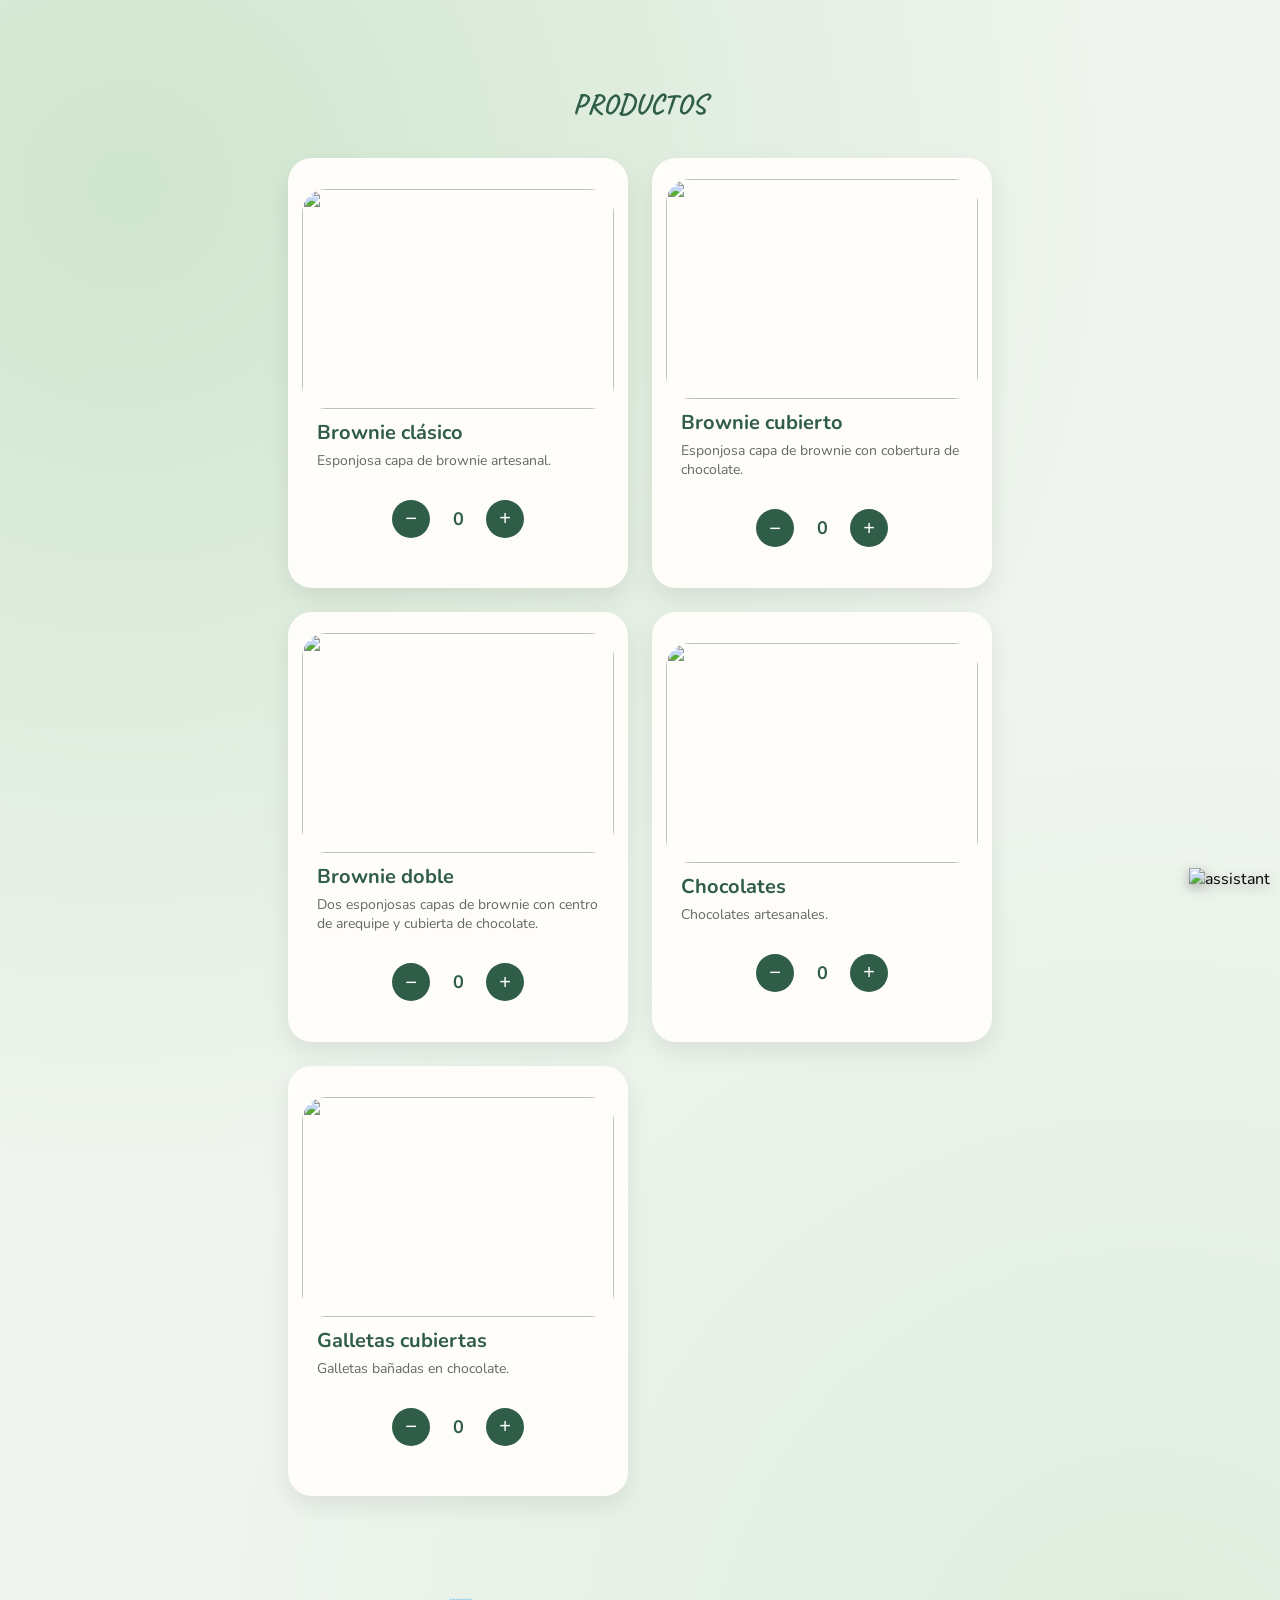
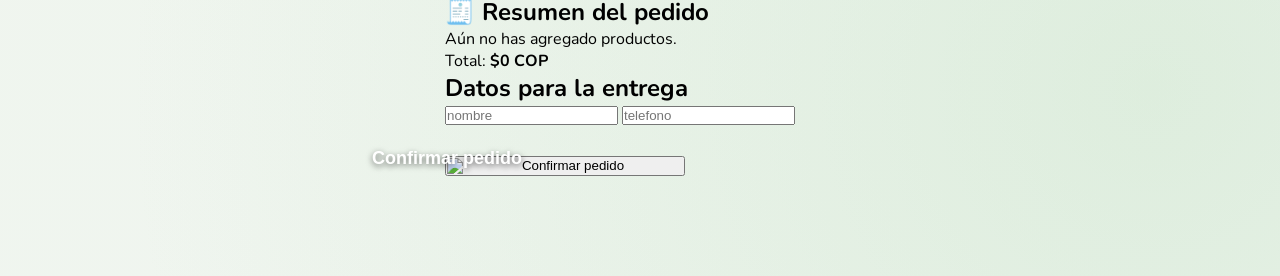
==== productos.html @ 818b139f "Add files via upload" ====
<!DOCTYPE html>
<html lang="en">

  <head>
    <meta charset="UTF-8">
    <title>Productos</title>
    <meta name="viewport" content="width=device-width, initial-scale=1.0"><link rel="stylesheet" href="./style.css">

  </head>
    
  <body>
  <div class="background">
  <img class="leaf leaf-1" src="" alt="">
  <img class="leaf leaf-2" src="" alt="">
  <img class="leaf leaf-3" src="" alt="">
  <img class="leaf leaf-4" src="" alt="">
</div>

<div class="assistant">
  <img src="https://cdn.phototourl.com/free/2026-07-03-90962b3f-f518-49d5-b5c1-c712cd4113a2.png" class="assistant-img" alt="assistant">
</div>

<main class="pedido">

  
  <h1 class="section-title"> PRODUCTOS</h1>

  <section class="products">

    <article class="product-card">
      <img
          src="https://cdn.phototourl.com/free/2026-07-03-423b0689-8eb7-499a-9869-835459e6a33b.png" class="product-image">
      <h2>Brownie clásico</h2>
      <p>Esponjosa capa de brownie artesanal.</p>
      <div class="counter">

  <button class="minus">−</button>

  <span class="qty">0</span>

  <button class="plus">+</button>

</div>

    </article>

    <article class="product-card">
      <img src="https://cdn.phototourl.com/free/2026-07-03-ca6cf07f-bea8-49dc-a7a1-6fca24f426c5.png" class="product-image">
      <h2>Brownie cubierto</h2>
      <p>Esponjosa capa de brownie con cobertura de chocolate.</p>
    <div class="counter">

  <button class="minus">−</button>

  <span class="qty">0</span>

  <button class="plus">+</button>

</div>

    </article>

    <article class="product-card">
      <img src="https://cdn.phototourl.com/free/2026-07-03-d0f11f5c-b371-46ab-9f18-da8ec2d9dc74.png" class="product-image">
      <h2>Brownie doble</h2>
      <p>Dos esponjosas capas de brownie con centro de arequipe y cubierta de chocolate.</p>
      
    <div class="counter">

  <button class="minus">−</button>

  <span class="qty">0</span>

  <button class="plus">+</button>

</div>

    </article>

    <article class="product-card">
      <img src="https://cdn.phototourl.com/free/2026-07-03-ddafc47b-4922-4063-91c9-44b75d5195fc.png" class="product-image">
      <h2>Chocolates</h2>
      <p>Chocolates artesanales.</p>
      <div class="counter">

  <button class="minus">−</button>

  <span class="qty">0</span>

  <button class="plus">+</button>

</div>

    </article>

    <article class="product-card">
      <img src="https://cdn.phototourl.com/free/2026-07-03-351333ca-e826-4159-8983-fea2ce213eb0.png" class="product-image">
      <h2>Galletas cubiertas</h2>
      <p>Galletas bañadas en chocolate.</p>
      <div class="counter">

  <button class="minus">−</button>

  <span class="qty">0</span>

  <button class="plus">+</button>

</div>

    </article>

  </section>

<section class="order-summary">

  <h2>🧾 Resumen del pedido</h2>

  <div id="orderList">
    <p class="empty-order">Aún no has agregado productos.</p>
  </div>

  <div class="order-total">
    <span>Total:</span>
    <strong id="totalPrice">$0</strong>
  </div>

</section>

<section class="client-data">

  <h2>Datos para la entrega</h2>

  <input
    type="text"
    id="name"
    placeholder="nombre">

  <input
    type="telefono"
    id="phone"
    placeholder="telefono">

</section>

<div class="confirm-area">
                        
 <button id="sendOrder" class="confirm-image">   

  <img src="https://cdn.phototourl.com/free/2026-07-03-d8195d70-74be-40c5-bca9-836d023d7eb5.png" alt="Confirmar pedido">
<span>Confirmar pedido</span>

 </a>
  </button> 
   
</div>
    <script  src="./script.js"></script>

  </body>
  
</html>
---- style.css ----
@import url('https://fonts.googleapis.com/css2?family=Caveat:wght@700&family=Nunito:wght@300;400;600;700;800&display=swap');



*{
    margin:0;
    padding:0;
    box-sizing:border-box;
}

body{
    font-family:'Nunito',sans-serif;
    min-height:100vh;
    overflow:hidden;
    background:#f8fbf4;
    position:relative;
   background-color: #8fbf4; 
    margin: 0;
   min-height: 100vh;
  background-image: 
    radial-gradient(circle at 10% 10%, rgba(160, 205, 160, 0.4) 0%, transparent 50%),
    radial-gradient(circle at 90% 90%, rgba(180, 220, 180, 0.3) 0%, transparent 50%),
    linear-gradient(135deg, rgba(230, 240, 230, 0.5) 0%, rgba(240, 245, 240, 1) 100%);
}


body: before{

    content:"";

    position:fixed;

    inset:0;

    background:

    radial-gradient(circle at 15% 15%,
    rgba(181,219,170,.55) 0%,
    transparent 30%),

    radial-gradient(circle at 85% 15%,
    rgba(214,234,194,.45) 0%,
    transparent 28%),

    radial-gradient(circle at 18% 82%,
    rgba(198,225,180,.40) 0%,
    transparent 28%),

    radial-gradient(circle at 90% 85%,
    rgba(183,215,170,.45) 0%,
    transparent 30%),

    linear-gradient(
        180deg,
        #fbfcf8,
        #f5f9f1
    );

    z-index:-2;

}


.background{

    position:fixed;
    inset:0;
    pointer-events:none;

}


.welcome{

    min-height:100vh;

    display:flex;
    flex-direction:column;
    justify-content:center;
    align-items:center;

    text-align:center;

    padding:35px;

}



.mascot{

    width:130px;

    margin-bottom:25px;

}


h1{

    font-family:'Caveat',cursive;

    font-size:4.2rem;

    color:#2d6f49;

    line-height:1;

}



.subtitle{

    margin-top:10px;

    font-size:1.2rem;

    color:#5f5f5f;

    letter-spacing:.5px;

}



.logo{

    width:220px;

    margin:20px 0;

}


.description{

    max-width:320px;

    color:#5d5d5d;

    line-height:1.7;

    margin-bottom:40px;

}

.brush-button {
  background-image: url('https://cdn.phototourl.com/free/2026-07-03-d8195d70-74be-40c5-bca9-836d023d7eb5.png');
  background-repeat: no-repeat;
  background-position: center;
  background-size: contain;
  width: 300px;
  height: 120px;
  border: none;
  background-color: transparent;
  display: flex;
  justify-content: center;
  align-items: center;
  cursor: pointer;
  padding: 0;
  margin: 0 auto;
}

.brush-button-content {
  display: flex;
  justify-content: center;
  align-items: center;
  width: 100%;
  height: 100%;
}

.brush-button span {
  color: #fffdd0;
  font-family: 'Caveat', cursive;
  font-size: 24px;
  font-weight: bold;
  pointer-events: none;
}

.final-content {
  opacity: 0;
  animation: fade-in 1s ease-in forwards;
  animation-delay: 2.5s;
  display: flex;
  flex-direction: column;
  align-items: center;
}

.initial-greeting {
  animation: disappear 0.5s ease-out forwards;
  animation-delay: 2.5s;
  display: flex;
  justify-content: center;
  align-items: center;
}

@keyframes fade-in {
  to { opacity: 1; }
}

@keyframes disappear {
  to { opacity: 0; visibility: hidden; height: 0; }
}

.mascot {
  width: 130px;
  margin-bottom: 25px;
  animation: wave 2s ease-in-out infinite;
}

@keyframes wave {
  0%, 100% { transform: rotate(0deg); }
  25% { transform: rotate(-15deg); }
  50% { transform: rotate(15deg); }
}

.saludo-inicial {
  position: fixed;
  inset: 0;
  display: flex;
  justify-content: center;
  align-items: center;
  background-color: #d1e5d1;
  z-index: 1000;
  transition: opacity 0.5s ease, visibility 0.5s;
}

.contenido-final {
  opacity: 0;
  transition: opacity 1s ease;
}


.saludo-oculto {
  opacity: 0;
  visibility: hidden;
}

.contenido-visible {
  opacity: 1;
}


@import url('https://fonts.googleapis.com/css2?family=Caveat:wght@700&family=Nunito:wght@300;400;600;700;800&display=swap');

* {
  margin: 0;
  padding: 0;
  box-sizing: border-box;
}

body {
  font-family: 'Nunito', sans-serif;
  min-height: 100vh;
  background-color: #f8fbf4;
  background-image: radial-gradient(circle at 10% 10%, rgba(160, 205, 160, 0.4) 0%, transparent 50%),
    radial-gradient(circle at 90% 90%, rgba(180, 220, 180, 0.3) 0%, transparent 50%),
    linear-gradient(135deg, rgba(230, 240, 230, 0.5) 0%, rgba(240, 245, 240, 1) 100%);
  display: flex;
  flex-direction: column;
  align-items: center;
  justify-content: flex-start;
  padding: 40px 20px;
}
 
  .pedido{
  width:100%;
  max-width: 420px;
  margin:0 auto;
  padding: 30px 15px;
  }
 
  .products{
  width:100%;
  max-width:900px;
  margin: 40px auto 0;
  margin-bottom: 100px;
  display:grid;
  align-items: flex-start;
  grid-template-columns: repeat (autofit, minmax (300 px, 1fr));
  gap:24px;
  padding:0 10px;
  justify-content: center;

}
 
  @media (min-width: 720px){
  .products{
    grid-template-columns: 1fr 1fr;
  }
  }

.product-card{

    width: 340px;
    height: 430px;
    background:#fffdf9;
   border-radius:24px;
  overflow: auto;
 padding:14px;
 box-shadow:0 10px 25px rgba(0,0,0,.08);
    margin: 0 auto;
  display:flex;
 flex-direction: column;
 justify-content: center;
}

   .section-title{
  text-align:center;
  font-size:28px;
  font-weight:800;
  color:#2f5d47;

  margin:20px 0 10px;
  letter-spacing:1px;
}
.product-image{

    width:100%;
  height:220px;
    aspect-ratio:1/1;
    object-fit:cover;
    border-radius:24px;
}
   
  .product-card h2{
  margin: 10px 15px 5px;
  font-size: 20px;
  Color: #2f5d47;
  justify-content: center;
  }
 
 .product-card p{
  margin: 0 15px 15px;
  font-size: 14px;
  color:#666;
  justify-content: center;

  }
   
.product-info{

    text-align:center;
    padding:20px 8px 10px;
  display: flex;
  flex-direction: column;
 
}

.product-title{

    color:#2f5d47;

    font-size:28px;

    font-weight:800;

    margin-bottom:12px;
}

.product-description{

    color:#6b6b6b;

    line-height:1.7;

    font-size:16px;
}

    .assistant {
  position: fixed;
  bottom: 10px;
  right: 10px;
  z-index: 999;
}

.assistant-img {
  width: 140px;
  height: auto;
  cursor: default;
  transition: transform 0.2s ease, filter 0.2s ease;
  filter: drop-shadow(0px 4px 6px rgba(0,0,0,0.3));
}

.assistant-img:hover {
  transform: scale(1.08) rotate(2deg);
  filter: drop-shadow(0px 6px 10px rgba(0,0,0,0.4));
}

   
    .counter{
  display:flex;
  justify-content:center;
  align-items:center;
  gap:18px;
  margin:15px 0 20px;
  position: relative;
  z-index: 10;
}

.counter button{
 
  width:38px;
  height:38px;
  border:none;
  border-radius:50%;
  background:#2f5d47;
  opacity: 1;
  color:white;
  font-size:20px;
  cursor:pointer;
}

.counter span{
  font-size:18px;
  font-weight:700;
  color:#2f5d47;
  min-width:20px;
  text-align:center;
}
  
  @media (min-width: 720px) {
  .products {
    grid-template-columns: 1fr 1fr;
  }
}

@media (max-width: 768px) {
  .products {
    grid-template-columns: 1fr;
  }

  .product-card {
    width: 290px;
    height: 290px;
  }

  .product-image {
    height: 130px;
  }
}
  
.confirm-area{
  width:100%;
  display:flex;
  justify-content:flex-start;
  margin-top:30px;
  margin-bottom:30px;
  margin-left:0;
}

.confirm-image{
  position:relative;
  display:inline-block;
  cirsor:pointer;
  text-decoration:none;
}

.confirm-image img{
  width:140px;
  height:auto;
  display:block;
}

.confirm-image span{
  position:absolute;
  top:50%;
  left:50%;
  transform:translate(-50%,-50%);
  width:100%;

  text-align:center;

  color:#fff;

  font-size:14px;
  font-weight:800;

  pointer-events:none;
}

@import url('https://fonts.googleapis.com/css2?family=Caveat:wght@700&family=Nunito:wght@300;400;600;700;800&display=swap');

* {
  margin: 0;
  padding: 0;
  box-sizing: border-box;
}

body {
  font-family: 'Nunito', sans-serif;
  min-height: 100vh;
  background-color: #f8fbf4;
  background-image: radial-gradient(circle at 10% 10%, rgba(160, 205, 160, 0.4) 0%, transparent 50%),
    radial-gradient(circle at 90% 90%, rgba(180, 220, 180, 0.3) 0%, transparent 50%),
    linear-gradient(135deg, rgba(230, 240, 230, 0.5) 0%, rgba(240, 245, 240, 1) 100%);
  display: flex;
  flex-direction: column;
  align-items: center;
  justify-content: flex-start;
  padding: 40px 20px;
  position:relative;
}

.delivery-title{
  font-size:40px;
  font-weight:800;
  color:#2f5d47;
  text-align:center;
  margin-bottom:100px;
  letter-spacing:1px;
}

.delivery-info {
  padding: 45px;
  border-radius: 12px;
  background: #fff7e6;
  max-width: 750px;
  margin: 30px auto;
  box-shadow: 0 4px 12px rgba (0,0,0,0.08);

}

.delivery-info p {
  margin: 8px 0;
  font-size: 20px;
 box-shadow: 0 4px 12px rgba (0,0,0,0.08);
  font-family: poppins;
 font-weight:700;
}

.info-item {
 margin: 8px 0;
font sixe: 15px;
font-weight: 600;
color:#222
}


.logo {
  width: 150px !important;
  height: auto;
  cursor: pointer;
  top: 15px;
  left:15px;
  z-index: 999;
  transition: transform 0.2s ease, filter 0.2s ease !important;
  filter: drop-shadow (0px 4px 6px rgba (0,0,0,0.3)) !important;
}


.logo-img {
  width: 140px;
  height: auto;
  cursor: default;
  transition: transform 0.2s ease, filter 0.2s ease;
  filter: drop-shadow(0px 4px 6px rgba(0,0,0,0.3));
}

.logo:hover {
transform: scale(1.08) rotate (-2seg)
filter: drop-shadow (0px 4px 6px rgba (0,0,0,0.4)) !important; 
filter: drop-shadow: (0px 6px 10px (rgba 0,0,0,0.4)) !important;
}

.mascota {
  position: fixed;
  bottom: 10px;
  right: 10px;
  z-index: 999;
}

.mascota-img {
  width: 140px;
  height: auto;
  cursor: default;
  transition: transform 0.2s ease, filter 0.2s ease;
  filter: drop-shadow(0px 4px 6px rgba(0,0,0,0.3));
}

.mascota-img:hover {
  transform: scale(1.08) rotate(2deg);
  filter: drop-shadow(0px 6px 10px rgba(0,0,0,0.4));
}

@media (max-width: 720px) {

  .logo {
    width: 80px;
  }

  .logo-link {
    top: 8px;
    left: 8px;
  }

  .mascota-img {
    width: 110px;
  }

  .mascota {
    bottom: 8px;
    right: 8px;
  }

  body {
    padding-top: 70px;
    padding-bottom: 140px;
  }
}

.confirm-image {
  position: relative;
  display: inline-block;
  width: 240px;
  text-decoration: none;
  cursor: pointer;
}

.confirm-image img {
  width: 100%;
  height: auto;
  display: block;
  transition: transform 0.2s ease;
}

.confirm-image span {
  position: absolute;
  inset: 0;
  display: flex;
  justify-content: center;
  align-items: center;
  text-align: center;
  font-size: 18px;
  font-weight: 800;
  color: #fff;
  text-shadow: 0 2px 6px rgba(0,0,0,.6);
  pointer-events: none;
}

.confirm-image:hover img {
  transform: scale(1.05);
}
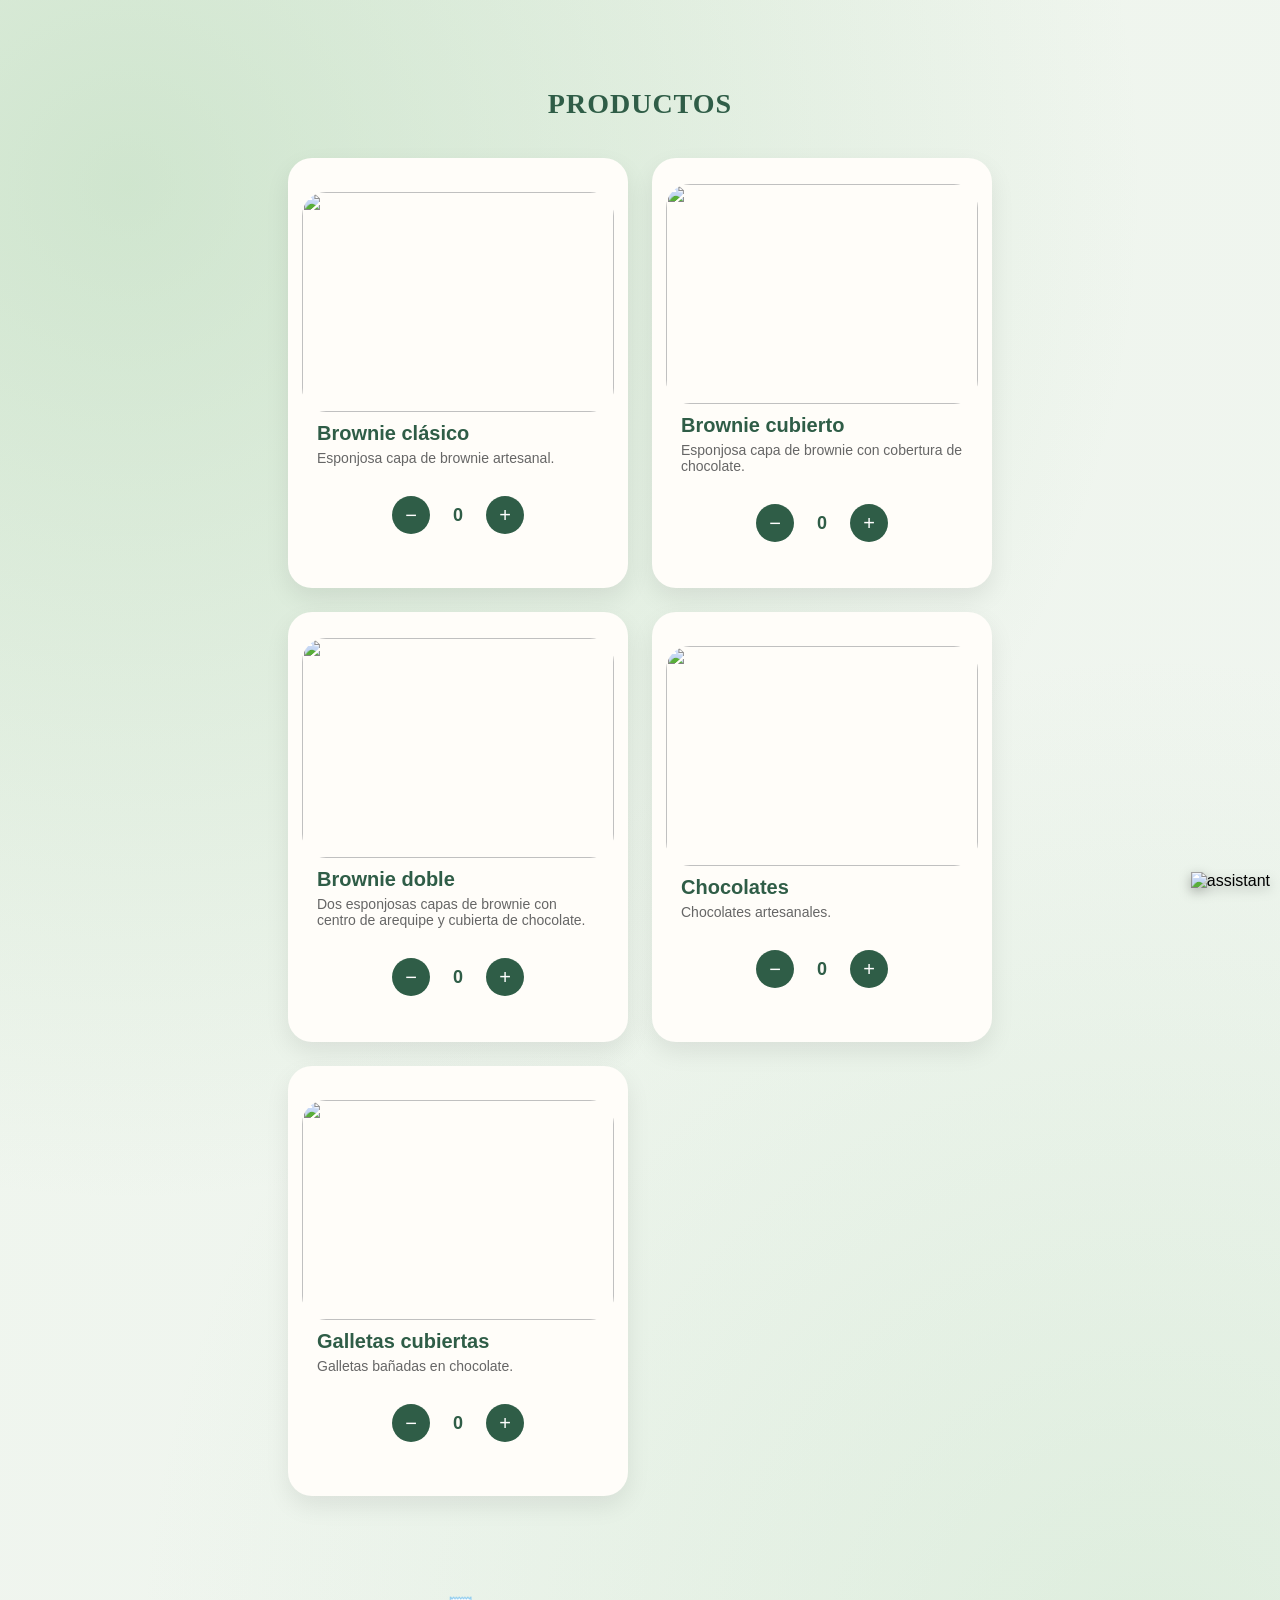
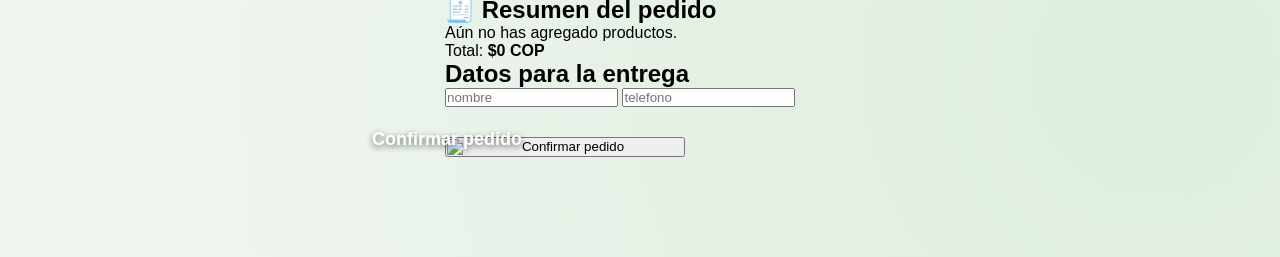
==== commit a8bc6029: "Update productos.html" ====
--- a/productos.html
+++ b/productos.html
@@ -149,7 +149,6 @@
   <img src="https://cdn.phototourl.com/free/2026-07-03-d8195d70-74be-40c5-bca9-836d023d7eb5.png" alt="Confirmar pedido">
 <span>Confirmar pedido</span>
 
- </a>
   </button> 
    
 </div>
--- a/style.css
+++ b/style.css
@@ -1,3 +1,8 @@
+*, *::before, *::after {
+  box-sizing: border-box;
+  margin: 0;
+  padding: 0;
+}
 @import url('https://fonts.googleapis.com/css2?family=Caveat:wght@700&family=Nunito:wght@300;400;600;700;800&display=swap');
 
 
@@ -11,7 +16,7 @@
 body{
     font-family:'Nunito',sans-serif;
     min-height:100vh;
-    overflow:hidden;
+    overflow:auto;
     background:#f8fbf4;
     position:relative;
    background-color: #8fbf4; 
@@ -262,6 +267,7 @@
   align-items: center;
   justify-content: flex-start;
   padding: 40px 20px;
+overflow-y: auto;
 }
  
   .pedido{
@@ -297,7 +303,7 @@
     height: 430px;
     background:#fffdf9;
    border-radius:24px;
-  overflow: auto;
+  overflow-y: auto;
  padding:14px;
  box-shadow:0 10px 25px rgba(0,0,0,.08);
     margin: 0 auto;
@@ -501,6 +507,7 @@
   justify-content: flex-start;
   padding: 40px 20px;
   position:relative;
+overflow-y: auto;
 }
 
 .delivery-title{
